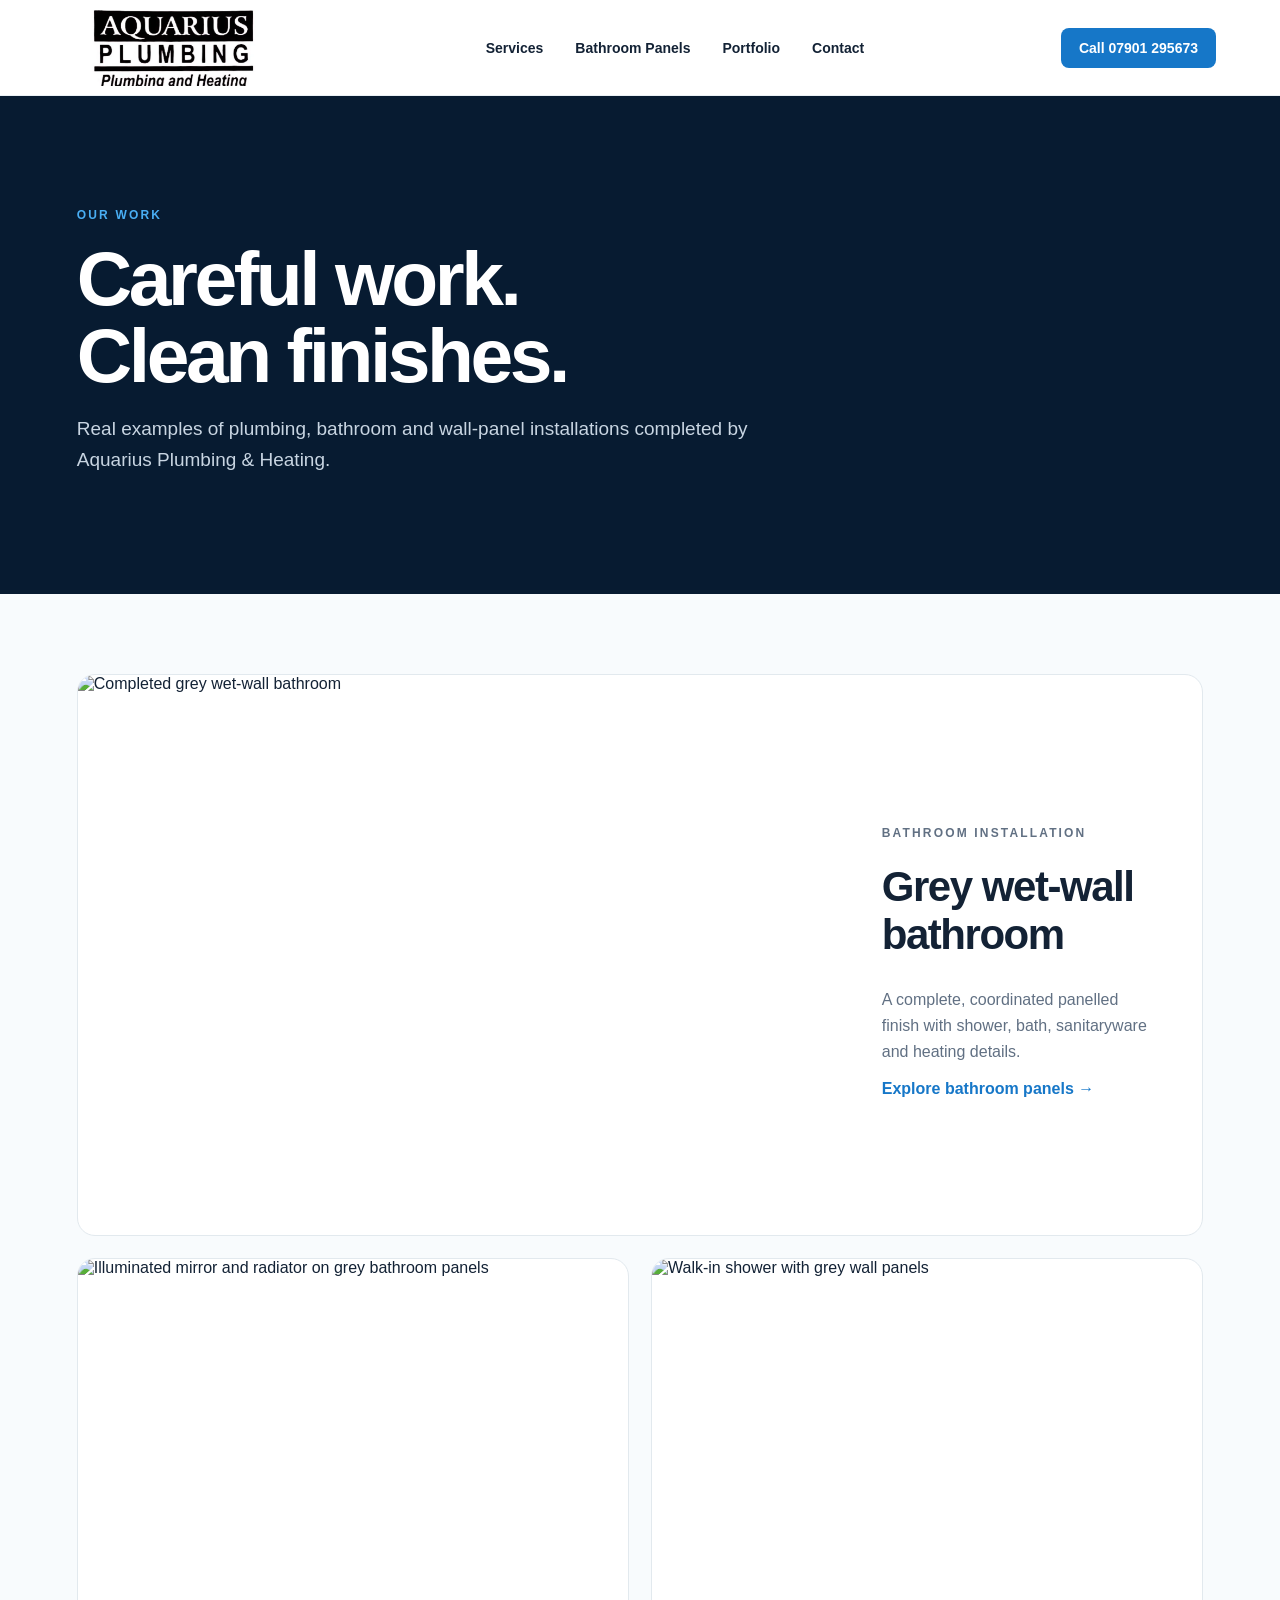
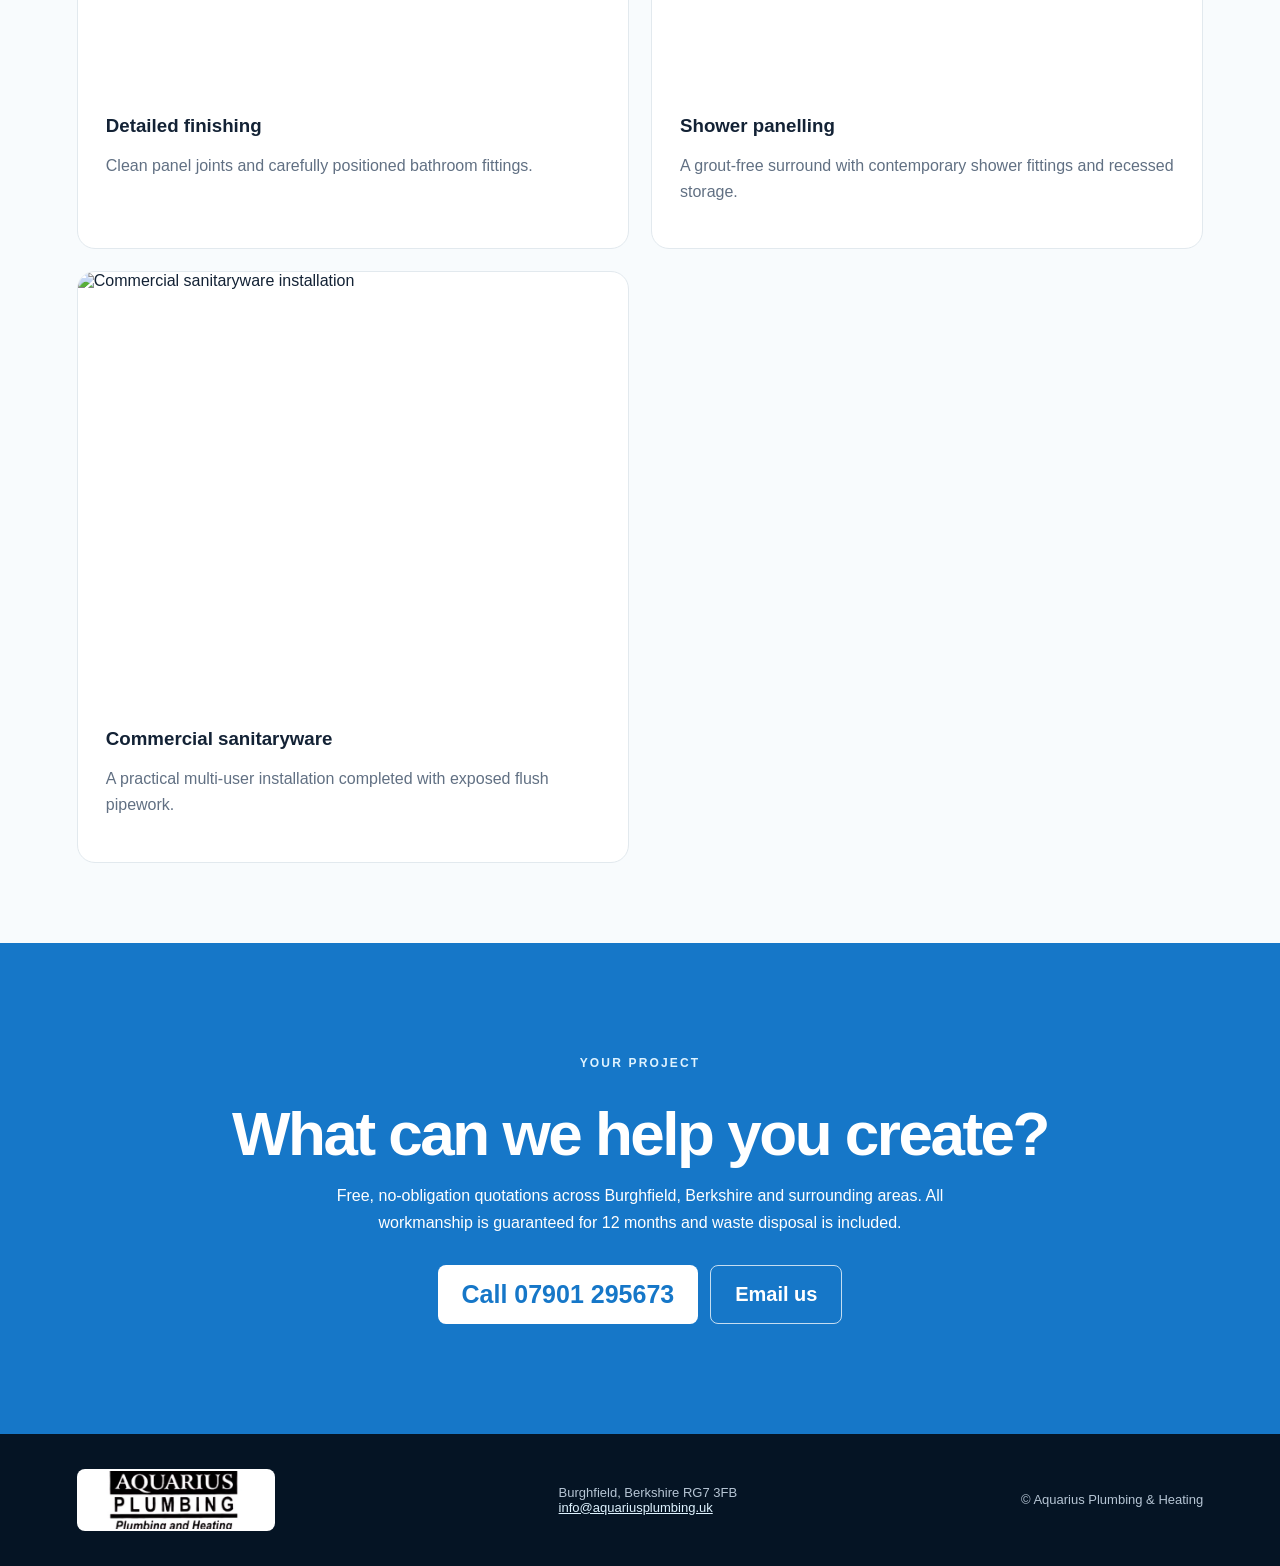
==== portfolio.html @ 41198a70 "Add bathroom panels and project portfolio" ====
<!doctype html>
<html lang="en">
<head>
  <meta charset="utf-8"><meta name="viewport" content="width=device-width,initial-scale=1">
  <title>Our Work | Aquarius Plumbing & Heating</title>
  <meta name="description" content="View completed bathroom, wet-wall panel and plumbing installations by Aquarius Plumbing & Heating in Berkshire.">
  <meta name="theme-color" content="#071b31"><link rel="canonical" href="https://aquariusplumbing.uk/portfolio.html"><link rel="icon" href="aquarius-logo.webp" type="image/webp"><link rel="stylesheet" href="styles.css">
</head>
<body>
  <header><a class="brand" href="index.html"><img src="aquarius-logo.webp" alt="Aquarius Plumbing and Heating"></a><nav><a href="index.html#services">Services</a><a href="bathroom-panels.html">Bathroom Panels</a><a href="portfolio.html">Portfolio</a><a href="#contact">Contact</a></nav><a class="call top" href="tel:+447901295673">Call 07901 295673</a></header>
  <main>
    <section class="portfolio-hero"><p class="eyebrow">OUR WORK</p><h1>Careful work.<br>Clean finishes.</h1><p>Real examples of plumbing, bathroom and wall-panel installations completed by Aquarius Plumbing & Heating.</p></section>
    <section class="portfolio-grid"><article class="portfolio-card feature"><img src="images/wet-wall-bathroom-clean.png" alt="Completed grey wet-wall bathroom"><div><p class="eyebrow">BATHROOM INSTALLATION</p><h2>Grey wet-wall bathroom</h2><p>A complete, coordinated panelled finish with shower, bath, sanitaryware and heating details.</p><a href="bathroom-panels.html">Explore bathroom panels →</a></div></article><article class="portfolio-card"><img src="images/wet-wall-detail-original.jpeg" alt="Illuminated mirror and radiator on grey bathroom panels"><div><h3>Detailed finishing</h3><p>Clean panel joints and carefully positioned bathroom fittings.</p></div></article><article class="portfolio-card"><img src="images/wet-wall-shower-original.jpeg" alt="Walk-in shower with grey wall panels"><div><h3>Shower panelling</h3><p>A grout-free surround with contemporary shower fittings and recessed storage.</p></div></article><article class="portfolio-card"><img src="images/commercial-sanitaryware-original.jpeg" alt="Commercial sanitaryware installation"><div><h3>Commercial sanitaryware</h3><p>A practical multi-user installation completed with exposed flush pipework.</p></div></article></section>
    <section id="contact" class="contact"><p class="eyebrow">YOUR PROJECT</p><h2>What can we help you create?</h2><p>Free, no-obligation quotations across Burghfield, Berkshire and surrounding areas. All workmanship is guaranteed for 12 months and waste disposal is included.</p><div class="contact-actions"><a class="call light" href="tel:+447901295673">Call 07901 295673</a><a class="email-button" href="mailto:info@aquariusplumbing.uk?subject=Project%20enquiry">Email us</a></div></section>
  </main>
  <footer><div class="brand"><img src="aquarius-logo.webp" alt="Aquarius Plumbing and Heating"></div><p>Burghfield, Berkshire RG7 3FB<br><a href="mailto:info@aquariusplumbing.uk">info@aquariusplumbing.uk</a></p><p>© <span id="year"></span> Aquarius Plumbing & Heating</p></footer><script src="script.js"></script>
</body></html>
---- styles.css ----
:root{--navy:#071b31;--blue:#1677c8;--sky:#dff3ff;--ink:#132235;--muted:#617083;--white:#fff;--line:#d8e2ea}
*{box-sizing:border-box}
html{scroll-behavior:smooth}
body{margin:0;font-family:Inter,Arial,sans-serif;color:var(--ink);background:#f8fbfd}
header{height:96px;display:flex;align-items:center;justify-content:space-between;padding:0 max(5vw,24px);background:#fff;position:sticky;top:0;z-index:10;border-bottom:1px solid #eaf0f4}
.brand{display:flex;align-items:center;color:var(--navy);text-decoration:none}
.brand img{width:225px;height:76px;object-fit:cover;object-position:center 51%;display:block}
nav{display:flex;gap:32px}
nav a{color:var(--ink);text-decoration:none;font-weight:650;font-size:14px}
.call,.outline{display:inline-flex;align-items:center;justify-content:center;padding:15px 24px;border-radius:8px;font-weight:800;text-decoration:none}
.call{background:var(--blue);color:#fff}
.outline{border:1px solid var(--line);color:var(--ink);background:#fff}
.hero{min-height:650px;background:var(--navy);color:#fff;padding:85px max(6vw,30px);display:grid;grid-template-columns:1.2fr .8fr;gap:7vw;align-items:center;overflow:hidden}
.eyebrow{font-size:12px;font-weight:850;letter-spacing:.18em;color:#49aef3}
.hero h1{font-size:clamp(48px,6vw,82px);line-height:.98;letter-spacing:-.045em;max-width:780px;margin:20px 0}
.hero h1 em{font-style:normal;color:#68c5ff}
.lead{font-size:19px;line-height:1.65;color:#c8d5e2;max-width:650px}
.actions{display:flex;gap:12px;margin:32px 0}
.hero .outline{color:#fff;background:transparent;border-color:#516174}
.proof{display:flex;gap:24px;flex-wrap:wrap;color:#c8d5e2;font-size:13px}
.hero-art{height:420px;border:1px solid #36506b;border-radius:28px;background:radial-gradient(circle at 70% 20%,#1d6ca3,transparent 35%),linear-gradient(145deg,#102e4c,#08192a);display:flex;flex-direction:column;align-items:center;justify-content:center;position:relative}
.brand-showcase{padding:38px}
.brand-showcase img{width:min(100%,420px);aspect-ratio:2.4/1;object-fit:cover;object-position:center 51%;border-radius:14px;box-shadow:0 22px 55px rgba(0,0,0,.3);position:relative;z-index:1}
.hero-art p{color:#d6e4ee;font-weight:650;text-align:center;margin-top:28px;position:relative;z-index:1}
.pipe{position:absolute;width:180px;height:180px;border:22px solid #5fc1ff;border-left-color:transparent;border-bottom-color:transparent;border-radius:50%;top:-50px;right:-40px}
.strip{background:#e4f5ff;padding:22px 6vw;display:flex;justify-content:center;gap:40px;align-items:center;font-weight:800;color:#174164}
.strip i{width:5px;height:5px;background:#3faaf0;border-radius:50%}
.section{padding:110px max(6vw,30px)}
.section-head{display:grid;grid-template-columns:1fr 1fr;gap:60px;align-items:end}
.section h2,.about h2,.contact h2{font-size:clamp(38px,5vw,62px);letter-spacing:-.04em;line-height:1.05;margin:16px 0}
.section-head>p,.about>div>p{color:var(--muted);line-height:1.7}
.cards{display:grid;grid-template-columns:repeat(4,1fr);gap:14px;margin-top:55px}
.cards article{background:#fff;padding:30px;border:1px solid #e2e9ee;border-radius:14px;min-height:245px}
.cards span{color:var(--blue);font-weight:850}
.cards h3{font-size:21px;margin-top:45px}
.cards p{color:var(--muted);line-height:1.55}
.about{background:#fff;padding:110px max(6vw,30px);display:grid;grid-template-columns:.7fr 1.3fr;gap:8vw;align-items:center}
.number{font-size:clamp(110px,18vw,240px);font-weight:900;color:#d8f0ff;letter-spacing:-.1em}
.about ul{padding:0;list-style:none;display:grid;gap:14px}
.about li:before{content:'✓';color:var(--blue);font-weight:900;margin-right:12px}
.contact{text-align:center;padding:110px 24px;background:var(--blue);color:#fff}
.contact .eyebrow{color:#dff3ff}
.contact p{max-width:650px;margin:0 auto 28px;line-height:1.7}
.call.light{background:#fff;color:var(--blue);font-size:25px}
.contact-actions{display:flex;justify-content:center;gap:12px;flex-wrap:wrap}
.email-button{display:inline-flex;align-items:center;justify-content:center;padding:15px 24px;border:1px solid rgba(255,255,255,.75);border-radius:8px;color:#fff;font-size:20px;font-weight:800;text-decoration:none}
.contact small{display:block;margin-top:12px;opacity:.8}
.work-preview{background:#eef7fc}.preview-grid{display:grid;grid-template-columns:1.4fr .6fr;gap:18px;margin-top:45px}.preview-grid a{position:relative;overflow:hidden;border-radius:18px;min-height:370px;background:#071b31;color:#fff}.preview-grid img{width:100%;height:100%;object-fit:cover;display:block;transition:transform .3s}.preview-grid a:hover img{transform:scale(1.025)}.preview-grid span{position:absolute;left:18px;right:18px;bottom:18px;padding:18px 20px;border-radius:10px;background:rgba(7,27,49,.88);font-weight:800}
.page-hero{min-height:610px;background:var(--navy);color:#fff;padding:70px max(6vw,30px);display:grid;grid-template-columns:1fr 1fr;gap:6vw;align-items:center}.page-hero h1,.portfolio-hero h1{font-size:clamp(48px,6vw,78px);line-height:1;letter-spacing:-.045em;margin:18px 0}.page-hero>div>p:not(.eyebrow),.portfolio-hero>p:not(.eyebrow){font-size:19px;line-height:1.65;color:#c8d5e2;max-width:680px}.page-hero>img{width:100%;height:450px;object-fit:cover;border-radius:22px}.page-hero .outline{color:#fff;background:transparent;border-color:#516174}
.project-feature{padding:110px max(6vw,30px);display:grid;grid-template-columns:.65fr 1.35fr;gap:6vw;align-items:start;background:#fff}.project-copy{position:sticky;top:130px}.project-copy h2{font-size:clamp(38px,5vw,58px);letter-spacing:-.04em;margin:15px 0}.project-copy p,.project-copy li{color:var(--muted);line-height:1.65}.project-copy ul{padding-left:20px}.project-gallery{display:grid;grid-template-columns:1fr 1fr;gap:15px}.project-gallery img{width:100%;height:420px;object-fit:cover;border-radius:15px}.project-gallery img:first-child{grid-column:1/-1;height:540px}.coverage{text-align:center;padding:90px 24px;background:#e4f5ff}.coverage h2{font-size:clamp(36px,5vw,58px);margin:12px 0}.coverage p:last-child{max-width:780px;margin:auto;color:var(--muted);line-height:1.7}
.portfolio-hero{padding:100px max(6vw,30px);background:var(--navy);color:#fff}.portfolio-grid{padding:80px max(6vw,30px);display:grid;grid-template-columns:1fr 1fr;gap:22px}.portfolio-card{background:#fff;border:1px solid #e2e9ee;border-radius:18px;overflow:hidden}.portfolio-card img{width:100%;height:420px;object-fit:cover;display:block}.portfolio-card>div{padding:28px}.portfolio-card h2,.portfolio-card h3{margin:8px 0 12px}.portfolio-card p{color:var(--muted);line-height:1.6}.portfolio-card a{color:var(--blue);font-weight:800;text-decoration:none}.portfolio-card.feature{grid-column:1/-1;display:grid;grid-template-columns:1.35fr .65fr}.portfolio-card.feature img{height:560px}.portfolio-card.feature>div{display:flex;flex-direction:column;justify-content:center;padding:45px}.portfolio-card.feature h2{font-size:42px;letter-spacing:-.035em}
footer{background:#051424;color:#b6c5d4;padding:35px max(6vw,30px);display:flex;align-items:center;justify-content:space-between;font-size:13px}
footer a{color:#dff3ff}
footer .brand{background:#fff;border-radius:8px;padding:2px 9px}
footer .brand img{width:180px;height:58px}
.top{padding:12px 18px;font-size:14px}
@media(max-width:800px){header{height:78px}nav{display:none}.top{font-size:0;padding:11px 14px}.top:after{content:'Call now';font-size:14px}.brand img{width:170px;height:58px}.hero,.page-hero{grid-template-columns:1fr;padding-top:65px}.hero-art{height:300px}.page-hero>img{height:390px}.proof{display:grid;gap:10px}.strip{gap:12px;font-size:11px;padding-inline:16px}.section-head,.about{grid-template-columns:1fr}.cards{grid-template-columns:1fr 1fr}.about{gap:15px}.number{font-size:120px}.preview-grid{grid-template-columns:1fr}.project-feature{grid-template-columns:1fr}.project-copy{position:static}.portfolio-card.feature{display:block}.portfolio-card.feature img{height:430px}footer{flex-direction:column;gap:20px;text-align:center}}
@media(max-width:520px){header{padding-inline:16px}.brand img{width:145px;height:50px}.hero h1{font-size:48px}.page-hero h1,.portfolio-hero h1{font-size:46px}.actions{flex-direction:column}.cards,.portfolio-grid,.project-gallery{grid-template-columns:1fr}.section,.about,.contact,.project-feature{padding-top:75px;padding-bottom:75px}.brand-showcase{padding:24px}.page-hero>img{height:310px}.project-gallery img,.project-gallery img:first-child,.portfolio-card img,.portfolio-card.feature img{grid-column:auto;height:360px}.portfolio-grid{padding:55px 20px}.portfolio-card.feature>div{padding:28px}.portfolio-card.feature h2{font-size:32px}}
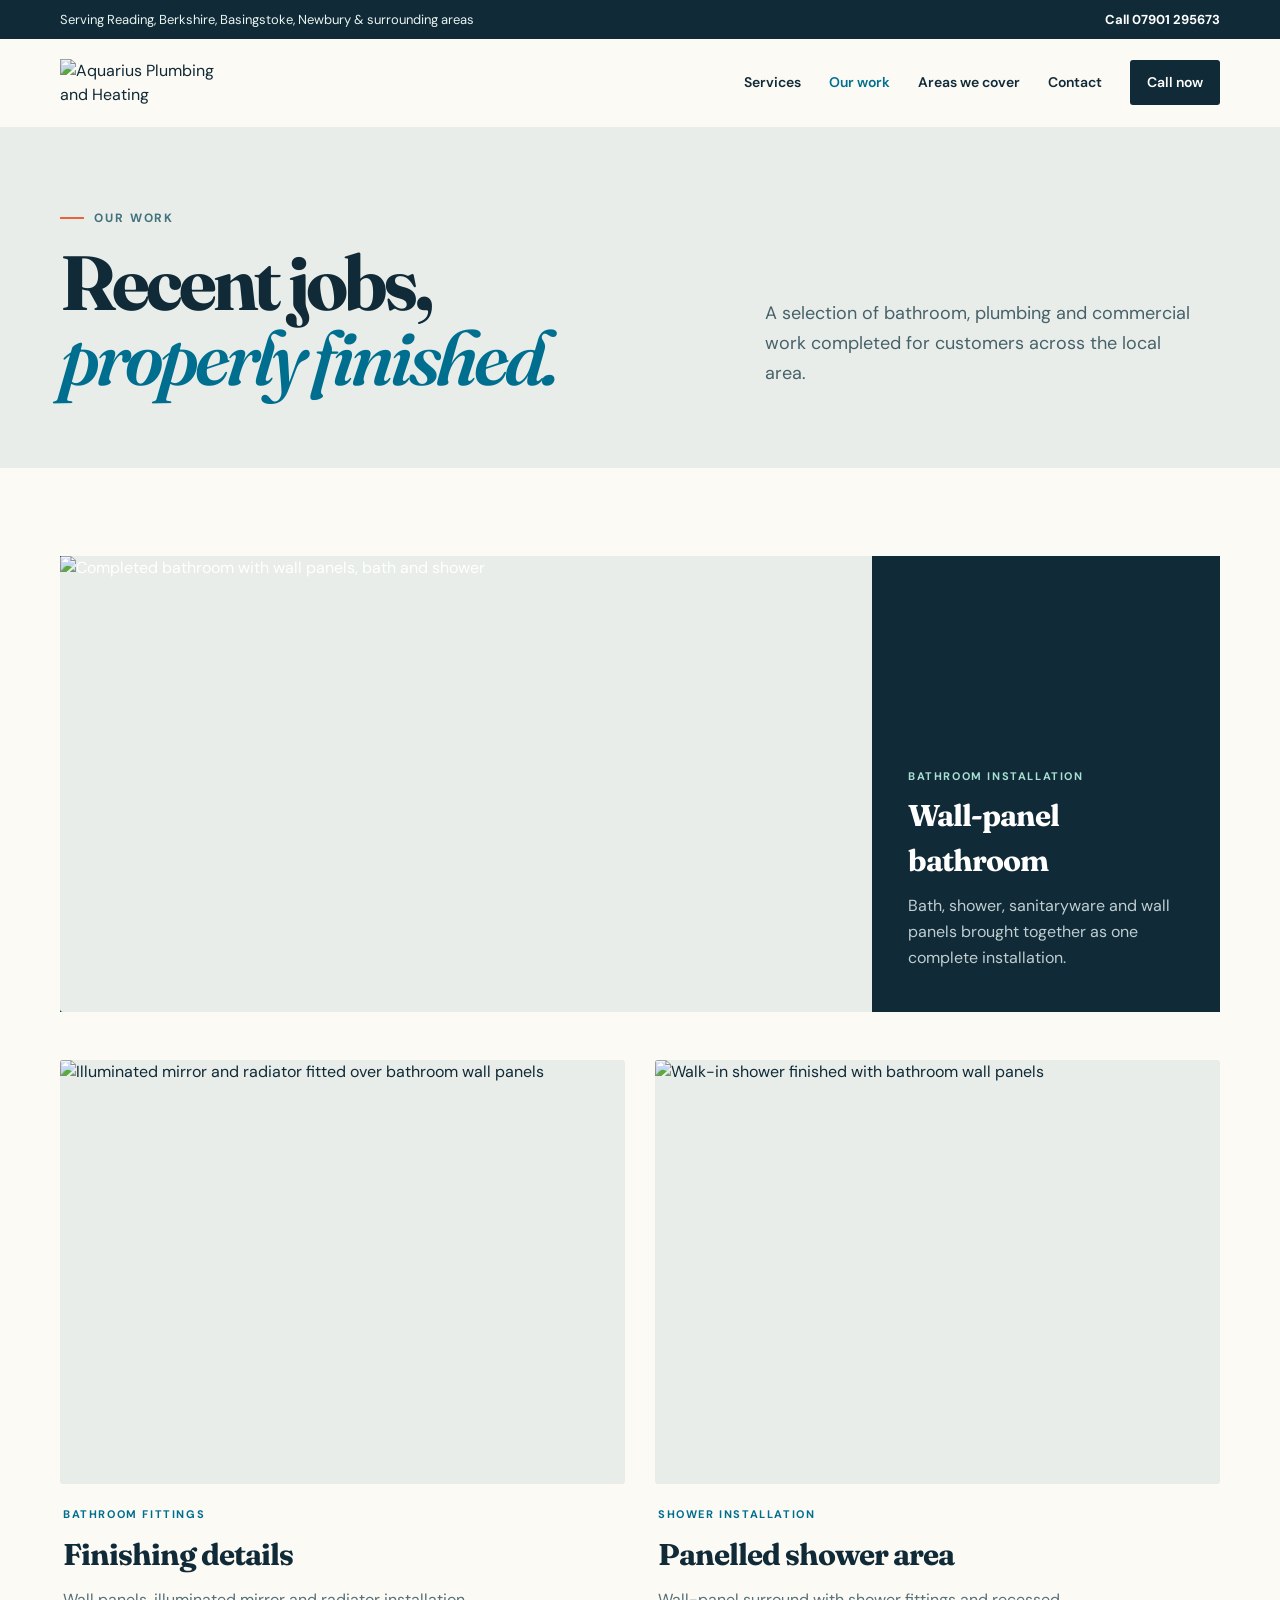
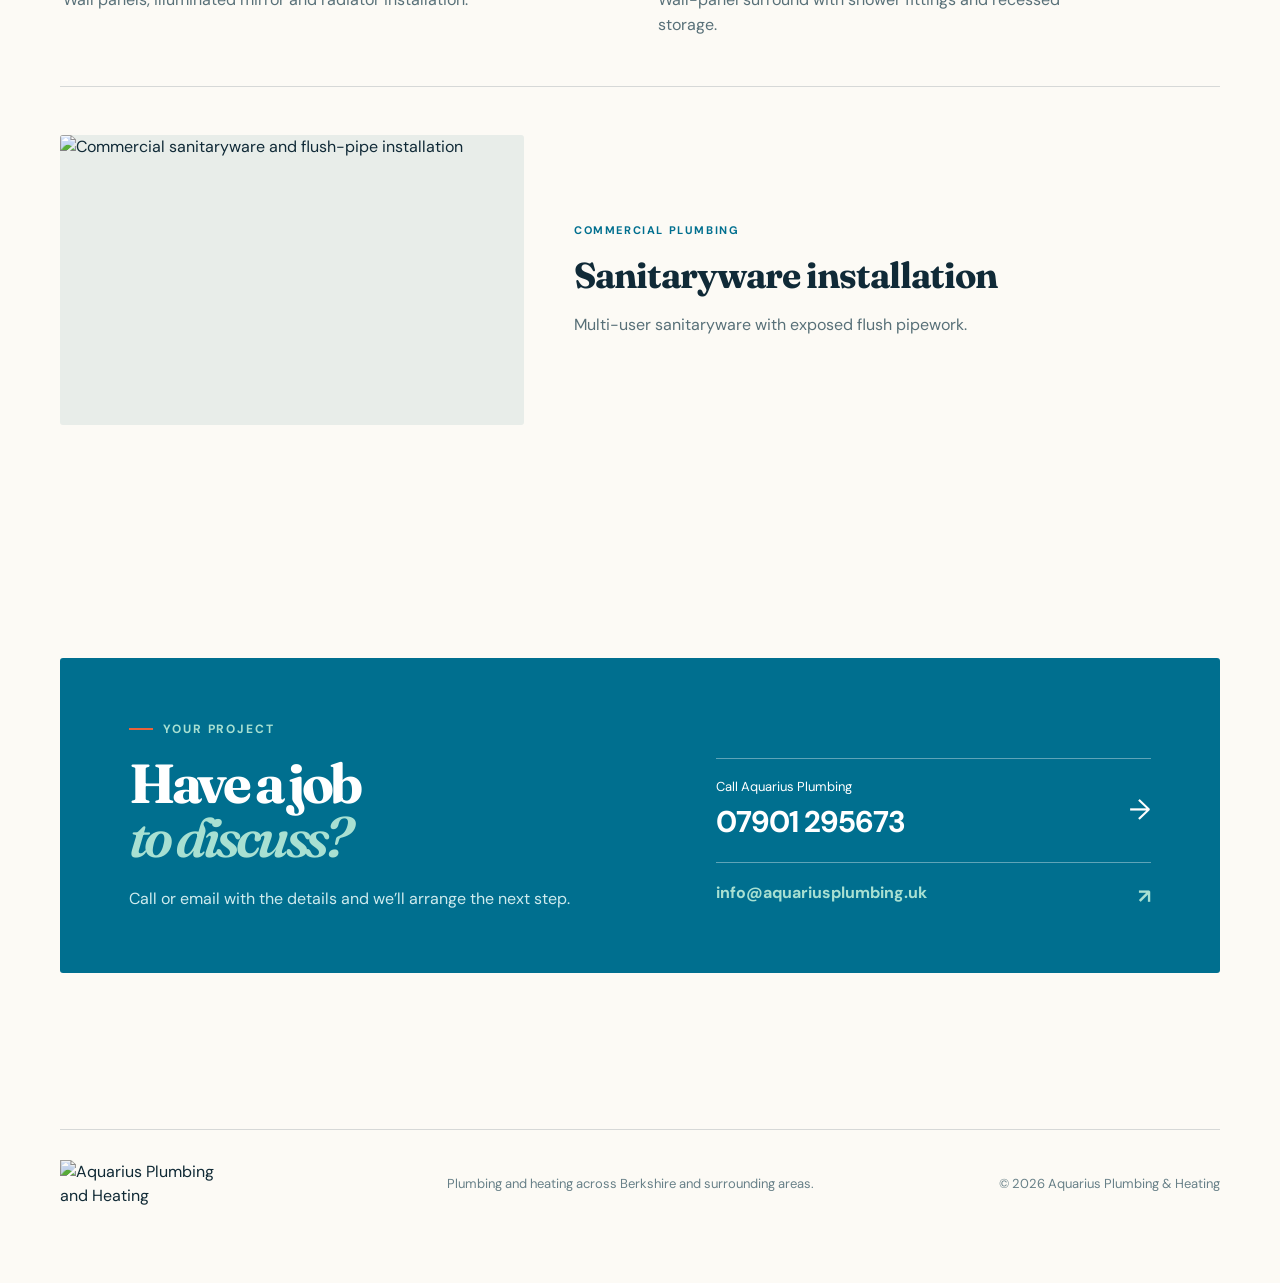
==== commit 8eba6ffc: "Publish redesigned website and portfolio" ====
--- a/portfolio.html
+++ b/portfolio.html
@@ -1,17 +1,45 @@
 <!doctype html>
-<html lang="en">
-<head>
-  <meta charset="utf-8"><meta name="viewport" content="width=device-width,initial-scale=1">
-  <title>Our Work | Aquarius Plumbing & Heating</title>
-  <meta name="description" content="View completed bathroom, wet-wall panel and plumbing installations by Aquarius Plumbing & Heating in Berkshire.">
-  <meta name="theme-color" content="#071b31"><link rel="canonical" href="https://aquariusplumbing.uk/portfolio.html"><link rel="icon" href="aquarius-logo.webp" type="image/webp"><link rel="stylesheet" href="styles.css">
-</head>
-<body>
-  <header><a class="brand" href="index.html"><img src="aquarius-logo.webp" alt="Aquarius Plumbing and Heating"></a><nav><a href="index.html#services">Services</a><a href="bathroom-panels.html">Bathroom Panels</a><a href="portfolio.html">Portfolio</a><a href="#contact">Contact</a></nav><a class="call top" href="tel:+447901295673">Call 07901 295673</a></header>
-  <main>
-    <section class="portfolio-hero"><p class="eyebrow">OUR WORK</p><h1>Careful work.<br>Clean finishes.</h1><p>Real examples of plumbing, bathroom and wall-panel installations completed by Aquarius Plumbing & Heating.</p></section>
-    <section class="portfolio-grid"><article class="portfolio-card feature"><img src="images/wet-wall-bathroom-clean.png" alt="Completed grey wet-wall bathroom"><div><p class="eyebrow">BATHROOM INSTALLATION</p><h2>Grey wet-wall bathroom</h2><p>A complete, coordinated panelled finish with shower, bath, sanitaryware and heating details.</p><a href="bathroom-panels.html">Explore bathroom panels →</a></div></article><article class="portfolio-card"><img src="images/wet-wall-detail-original.jpeg" alt="Illuminated mirror and radiator on grey bathroom panels"><div><h3>Detailed finishing</h3><p>Clean panel joints and carefully positioned bathroom fittings.</p></div></article><article class="portfolio-card"><img src="images/wet-wall-shower-original.jpeg" alt="Walk-in shower with grey wall panels"><div><h3>Shower panelling</h3><p>A grout-free surround with contemporary shower fittings and recessed storage.</p></div></article><article class="portfolio-card"><img src="images/commercial-sanitaryware-original.jpeg" alt="Commercial sanitaryware installation"><div><h3>Commercial sanitaryware</h3><p>A practical multi-user installation completed with exposed flush pipework.</p></div></article></section>
-    <section id="contact" class="contact"><p class="eyebrow">YOUR PROJECT</p><h2>What can we help you create?</h2><p>Free, no-obligation quotations across Burghfield, Berkshire and surrounding areas. All workmanship is guaranteed for 12 months and waste disposal is included.</p><div class="contact-actions"><a class="call light" href="tel:+447901295673">Call 07901 295673</a><a class="email-button" href="mailto:info@aquariusplumbing.uk?subject=Project%20enquiry">Email us</a></div></section>
-  </main>
-  <footer><div class="brand"><img src="aquarius-logo.webp" alt="Aquarius Plumbing and Heating"></div><p>Burghfield, Berkshire RG7 3FB<br><a href="mailto:info@aquariusplumbing.uk">info@aquariusplumbing.uk</a></p><p>© <span id="year"></span> Aquarius Plumbing & Heating</p></footer><script src="script.js"></script>
-</body></html>
+<html lang="en-GB">
+  <head>
+    <meta charset="UTF-8" />
+    <meta name="viewport" content="width=device-width, initial-scale=1.0" />
+    <meta name="description" content="Recent bathroom, plumbing and commercial work completed by Aquarius Plumbing & Heating across Berkshire." />
+    <title>Our Work | Aquarius Plumbing &amp; Heating</title>
+    <link rel="preconnect" href="https://fonts.googleapis.com" />
+    <link rel="preconnect" href="https://fonts.gstatic.com" crossorigin />
+    <link href="https://fonts.googleapis.com/css2?family=DM+Sans:wght@400;500;600;700&family=Fraunces:opsz,wght@9..144,600;9..144,700&display=swap" rel="stylesheet" />
+    <link rel="stylesheet" href="styles.css" />
+    <link rel="stylesheet" href="branding.css" />
+    <link rel="stylesheet" href="portfolio.css" />
+  </head>
+  <body>
+    <div class="topbar"><div class="shell"><span>Serving Reading, Berkshire, Basingstoke, Newbury &amp; surrounding areas</span><a href="tel:07901295673">Call 07901 295673</a></div></div>
+    <header class="site-header">
+      <div class="shell nav-wrap">
+        <a class="brand" href="index.html" aria-label="Aquarius Plumbing and Heating home"><img src="assets/aquarius-plumbing-logo.png" alt="Aquarius Plumbing and Heating" /></a>
+        <button class="menu-toggle" aria-expanded="false" aria-controls="main-nav"><span></span><span></span><span></span><span class="sr-only">Open menu</span></button>
+        <nav id="main-nav"><a href="index.html#services">Services</a><a href="portfolio.html" aria-current="page">Our work</a><a href="index.html#areas">Areas we cover</a><a href="#contact">Contact</a><a class="nav-call" href="tel:07901295673">Call now</a></nav>
+      </div>
+    </header>
+    <main>
+      <section class="portfolio-intro">
+        <div class="shell portfolio-heading">
+          <p class="eyebrow"><span></span> Our work</p>
+          <h1>Recent jobs,<br /><em>properly finished.</em></h1>
+          <p>A selection of bathroom, plumbing and commercial work completed for customers across the local area.</p>
+        </div>
+      </section>
+      <section class="portfolio-work">
+        <div class="shell project-grid">
+          <article class="project project-feature"><img src="assets/portfolio-bathroom.png" alt="Completed bathroom with wall panels, bath and shower" /><div><span>Bathroom installation</span><h2>Wall-panel bathroom</h2><p>Bath, shower, sanitaryware and wall panels brought together as one complete installation.</p></div></article>
+          <article class="project"><img src="assets/portfolio-detail.png" alt="Illuminated mirror and radiator fitted over bathroom wall panels" /><div><span>Bathroom fittings</span><h2>Finishing details</h2><p>Wall panels, illuminated mirror and radiator installation.</p></div></article>
+          <article class="project"><img src="assets/portfolio-shower.png" alt="Walk-in shower finished with bathroom wall panels" /><div><span>Shower installation</span><h2>Panelled shower area</h2><p>Wall-panel surround with shower fittings and recessed storage.</p></div></article>
+          <article class="project project-wide"><img src="assets/portfolio-commercial.png" alt="Commercial sanitaryware and flush-pipe installation" /><div><span>Commercial plumbing</span><h2>Sanitaryware installation</h2><p>Multi-user sanitaryware with exposed flush pipework.</p></div></article>
+        </div>
+      </section>
+      <section class="contact section" id="contact"><div class="shell contact-card"><div><p class="eyebrow light"><span></span> Your project</p><h2>Have a job<br /><em>to discuss?</em></h2><p>Call or email with the details and we’ll arrange the next step.</p></div><div class="contact-actions"><a class="contact-phone" href="tel:07901295673"><small>Call Aquarius Plumbing</small><strong>07901 295673</strong><span>→</span></a><a class="contact-email" href="mailto:info@aquariusplumbing.uk?subject=Project%20enquiry">info@aquariusplumbing.uk <span>↗</span></a></div></div></section>
+    </main>
+    <footer><div class="shell footer-grid"><a class="brand footer-brand" href="index.html"><img src="assets/aquarius-plumbing-logo.png" alt="Aquarius Plumbing and Heating" /></a><p>Plumbing and heating across Berkshire and surrounding areas.</p><p>© <span id="year"></span> Aquarius Plumbing &amp; Heating</p></div></footer>
+    <a class="mobile-call" href="tel:07901295673">Call now <strong>07901 295673</strong></a><script src="script.js"></script>
+  </body>
+</html>
--- a/styles.css
+++ b/styles.css
@@ -1,58 +1 @@
-:root{--navy:#071b31;--blue:#1677c8;--sky:#dff3ff;--ink:#132235;--muted:#617083;--white:#fff;--line:#d8e2ea}
-*{box-sizing:border-box}
-html{scroll-behavior:smooth}
-body{margin:0;font-family:Inter,Arial,sans-serif;color:var(--ink);background:#f8fbfd}
-header{height:96px;display:flex;align-items:center;justify-content:space-between;padding:0 max(5vw,24px);background:#fff;position:sticky;top:0;z-index:10;border-bottom:1px solid #eaf0f4}
-.brand{display:flex;align-items:center;color:var(--navy);text-decoration:none}
-.brand img{width:225px;height:76px;object-fit:cover;object-position:center 51%;display:block}
-nav{display:flex;gap:32px}
-nav a{color:var(--ink);text-decoration:none;font-weight:650;font-size:14px}
-.call,.outline{display:inline-flex;align-items:center;justify-content:center;padding:15px 24px;border-radius:8px;font-weight:800;text-decoration:none}
-.call{background:var(--blue);color:#fff}
-.outline{border:1px solid var(--line);color:var(--ink);background:#fff}
-.hero{min-height:650px;background:var(--navy);color:#fff;padding:85px max(6vw,30px);display:grid;grid-template-columns:1.2fr .8fr;gap:7vw;align-items:center;overflow:hidden}
-.eyebrow{font-size:12px;font-weight:850;letter-spacing:.18em;color:#49aef3}
-.hero h1{font-size:clamp(48px,6vw,82px);line-height:.98;letter-spacing:-.045em;max-width:780px;margin:20px 0}
-.hero h1 em{font-style:normal;color:#68c5ff}
-.lead{font-size:19px;line-height:1.65;color:#c8d5e2;max-width:650px}
-.actions{display:flex;gap:12px;margin:32px 0}
-.hero .outline{color:#fff;background:transparent;border-color:#516174}
-.proof{display:flex;gap:24px;flex-wrap:wrap;color:#c8d5e2;font-size:13px}
-.hero-art{height:420px;border:1px solid #36506b;border-radius:28px;background:radial-gradient(circle at 70% 20%,#1d6ca3,transparent 35%),linear-gradient(145deg,#102e4c,#08192a);display:flex;flex-direction:column;align-items:center;justify-content:center;position:relative}
-.brand-showcase{padding:38px}
-.brand-showcase img{width:min(100%,420px);aspect-ratio:2.4/1;object-fit:cover;object-position:center 51%;border-radius:14px;box-shadow:0 22px 55px rgba(0,0,0,.3);position:relative;z-index:1}
-.hero-art p{color:#d6e4ee;font-weight:650;text-align:center;margin-top:28px;position:relative;z-index:1}
-.pipe{position:absolute;width:180px;height:180px;border:22px solid #5fc1ff;border-left-color:transparent;border-bottom-color:transparent;border-radius:50%;top:-50px;right:-40px}
-.strip{background:#e4f5ff;padding:22px 6vw;display:flex;justify-content:center;gap:40px;align-items:center;font-weight:800;color:#174164}
-.strip i{width:5px;height:5px;background:#3faaf0;border-radius:50%}
-.section{padding:110px max(6vw,30px)}
-.section-head{display:grid;grid-template-columns:1fr 1fr;gap:60px;align-items:end}
-.section h2,.about h2,.contact h2{font-size:clamp(38px,5vw,62px);letter-spacing:-.04em;line-height:1.05;margin:16px 0}
-.section-head>p,.about>div>p{color:var(--muted);line-height:1.7}
-.cards{display:grid;grid-template-columns:repeat(4,1fr);gap:14px;margin-top:55px}
-.cards article{background:#fff;padding:30px;border:1px solid #e2e9ee;border-radius:14px;min-height:245px}
-.cards span{color:var(--blue);font-weight:850}
-.cards h3{font-size:21px;margin-top:45px}
-.cards p{color:var(--muted);line-height:1.55}
-.about{background:#fff;padding:110px max(6vw,30px);display:grid;grid-template-columns:.7fr 1.3fr;gap:8vw;align-items:center}
-.number{font-size:clamp(110px,18vw,240px);font-weight:900;color:#d8f0ff;letter-spacing:-.1em}
-.about ul{padding:0;list-style:none;display:grid;gap:14px}
-.about li:before{content:'✓';color:var(--blue);font-weight:900;margin-right:12px}
-.contact{text-align:center;padding:110px 24px;background:var(--blue);color:#fff}
-.contact .eyebrow{color:#dff3ff}
-.contact p{max-width:650px;margin:0 auto 28px;line-height:1.7}
-.call.light{background:#fff;color:var(--blue);font-size:25px}
-.contact-actions{display:flex;justify-content:center;gap:12px;flex-wrap:wrap}
-.email-button{display:inline-flex;align-items:center;justify-content:center;padding:15px 24px;border:1px solid rgba(255,255,255,.75);border-radius:8px;color:#fff;font-size:20px;font-weight:800;text-decoration:none}
-.contact small{display:block;margin-top:12px;opacity:.8}
-.work-preview{background:#eef7fc}.preview-grid{display:grid;grid-template-columns:1.4fr .6fr;gap:18px;margin-top:45px}.preview-grid a{position:relative;overflow:hidden;border-radius:18px;min-height:370px;background:#071b31;color:#fff}.preview-grid img{width:100%;height:100%;object-fit:cover;display:block;transition:transform .3s}.preview-grid a:hover img{transform:scale(1.025)}.preview-grid span{position:absolute;left:18px;right:18px;bottom:18px;padding:18px 20px;border-radius:10px;background:rgba(7,27,49,.88);font-weight:800}
-.page-hero{min-height:610px;background:var(--navy);color:#fff;padding:70px max(6vw,30px);display:grid;grid-template-columns:1fr 1fr;gap:6vw;align-items:center}.page-hero h1,.portfolio-hero h1{font-size:clamp(48px,6vw,78px);line-height:1;letter-spacing:-.045em;margin:18px 0}.page-hero>div>p:not(.eyebrow),.portfolio-hero>p:not(.eyebrow){font-size:19px;line-height:1.65;color:#c8d5e2;max-width:680px}.page-hero>img{width:100%;height:450px;object-fit:cover;border-radius:22px}.page-hero .outline{color:#fff;background:transparent;border-color:#516174}
-.project-feature{padding:110px max(6vw,30px);display:grid;grid-template-columns:.65fr 1.35fr;gap:6vw;align-items:start;background:#fff}.project-copy{position:sticky;top:130px}.project-copy h2{font-size:clamp(38px,5vw,58px);letter-spacing:-.04em;margin:15px 0}.project-copy p,.project-copy li{color:var(--muted);line-height:1.65}.project-copy ul{padding-left:20px}.project-gallery{display:grid;grid-template-columns:1fr 1fr;gap:15px}.project-gallery img{width:100%;height:420px;object-fit:cover;border-radius:15px}.project-gallery img:first-child{grid-column:1/-1;height:540px}.coverage{text-align:center;padding:90px 24px;background:#e4f5ff}.coverage h2{font-size:clamp(36px,5vw,58px);margin:12px 0}.coverage p:last-child{max-width:780px;margin:auto;color:var(--muted);line-height:1.7}
-.portfolio-hero{padding:100px max(6vw,30px);background:var(--navy);color:#fff}.portfolio-grid{padding:80px max(6vw,30px);display:grid;grid-template-columns:1fr 1fr;gap:22px}.portfolio-card{background:#fff;border:1px solid #e2e9ee;border-radius:18px;overflow:hidden}.portfolio-card img{width:100%;height:420px;object-fit:cover;display:block}.portfolio-card>div{padding:28px}.portfolio-card h2,.portfolio-card h3{margin:8px 0 12px}.portfolio-card p{color:var(--muted);line-height:1.6}.portfolio-card a{color:var(--blue);font-weight:800;text-decoration:none}.portfolio-card.feature{grid-column:1/-1;display:grid;grid-template-columns:1.35fr .65fr}.portfolio-card.feature img{height:560px}.portfolio-card.feature>div{display:flex;flex-direction:column;justify-content:center;padding:45px}.portfolio-card.feature h2{font-size:42px;letter-spacing:-.035em}
-footer{background:#051424;color:#b6c5d4;padding:35px max(6vw,30px);display:flex;align-items:center;justify-content:space-between;font-size:13px}
-footer a{color:#dff3ff}
-footer .brand{background:#fff;border-radius:8px;padding:2px 9px}
-footer .brand img{width:180px;height:58px}
-.top{padding:12px 18px;font-size:14px}
-@media(max-width:800px){header{height:78px}nav{display:none}.top{font-size:0;padding:11px 14px}.top:after{content:'Call now';font-size:14px}.brand img{width:170px;height:58px}.hero,.page-hero{grid-template-columns:1fr;padding-top:65px}.hero-art{height:300px}.page-hero>img{height:390px}.proof{display:grid;gap:10px}.strip{gap:12px;font-size:11px;padding-inline:16px}.section-head,.about{grid-template-columns:1fr}.cards{grid-template-columns:1fr 1fr}.about{gap:15px}.number{font-size:120px}.preview-grid{grid-template-columns:1fr}.project-feature{grid-template-columns:1fr}.project-copy{position:static}.portfolio-card.feature{display:block}.portfolio-card.feature img{height:430px}footer{flex-direction:column;gap:20px;text-align:center}}
-@media(max-width:520px){header{padding-inline:16px}.brand img{width:145px;height:50px}.hero h1{font-size:48px}.page-hero h1,.portfolio-hero h1{font-size:46px}.actions{flex-direction:column}.cards,.portfolio-grid,.project-gallery{grid-template-columns:1fr}.section,.about,.contact,.project-feature{padding-top:75px;padding-bottom:75px}.brand-showcase{padding:24px}.page-hero>img{height:310px}.project-gallery img,.project-gallery img:first-child,.portfolio-card img,.portfolio-card.feature img{grid-column:auto;height:360px}.portfolio-grid{padding:55px 20px}.portfolio-card.feature>div{padding:28px}.portfolio-card.feature h2{font-size:32px}}
+:root{--ink:#102a37;--navy:#0b3545;--blue:#006f8f;--aqua:#a8e0d2;--sand:#f4f0e8;--cream:#fcfaf5;--line:rgba(16,42,55,.16);--orange:#e9623a}*{box-sizing:border-box}html{scroll-behavior:smooth}body{margin:0;background:var(--cream);color:var(--ink);font-family:"DM Sans",Arial,sans-serif;font-size:16px;line-height:1.5}.shell{width:min(1160px,calc(100% - 48px));margin:auto}.topbar{background:var(--ink);color:#e8f4f0;font-size:13px}.topbar .shell{min-height:39px;display:flex;align-items:center;justify-content:space-between;gap:15px}.topbar a{color:#fff;font-weight:700;text-decoration:none}.site-header{height:88px;display:flex;align-items:center;background:var(--cream);position:sticky;top:0;z-index:5;border-bottom:1px solid transparent}.nav-wrap{display:flex;align-items:center;justify-content:space-between}.brand{display:flex;align-items:center;gap:10px;text-decoration:none;color:var(--ink)}.brand-mark{display:grid;place-items:center;width:43px;height:43px;color:white;background:var(--blue);border-radius:50%;font-family:Fraunces,serif;font-size:25px;font-style:italic}.brand strong,.brand small{display:block;line-height:1.03}.brand strong{font-size:20px;letter-spacing:-.8px}.brand small{text-transform:uppercase;font-size:9px;letter-spacing:2.2px;margin-top:4px;color:#51717c}nav{display:flex;align-items:center;gap:28px}nav a{color:var(--ink);text-decoration:none;font-weight:600;font-size:14px}.nav-call{background:var(--ink);color:white;padding:12px 17px;border-radius:3px}.menu-toggle{display:none}.hero{padding:75px 0 62px;overflow:hidden}.hero-grid{display:grid;grid-template-columns:1.03fr .97fr;align-items:center;gap:66px}.eyebrow{font-size:12px;font-weight:700;letter-spacing:1.9px;text-transform:uppercase;margin:0 0 18px;color:#42717d;display:flex;align-items:center;gap:10px}.eyebrow span{width:24px;height:2px;background:var(--orange);display:inline-block}.hero h1,.section h2{font-family:Fraunces,Georgia,serif;font-size:clamp(45px,5vw,70px);line-height:.99;letter-spacing:-3.8px;margin:0;color:var(--ink);font-weight:700}.hero h1 em,.section h2 em{font-weight:600;color:var(--blue)}.hero-intro{font-size:18px;line-height:1.65;color:#47616a;max-width:540px;margin:26px 0}.hero-actions{display:flex;gap:13px;flex-wrap:wrap}.button{font-size:15px;font-weight:700;text-decoration:none;padding:15px 19px;display:inline-flex;gap:22px;align-items:center;border-radius:3px}.button-primary{background:var(--orange);color:#fff}.button-plain{color:var(--ink);border:1px solid #c6d0cf}.button b{font-size:20px;line-height:10px}.trust-row{display:flex;gap:28px;margin-top:44px}.trust-row div{border-left:2px solid var(--aqua);padding-left:11px}.trust-row strong,.trust-row span{display:block}.trust-row strong{font-size:14px}.trust-row span{font-size:12px;color:#6c8389}.hero-visual{position:relative;min-height:485px}.hero-photo,.why-image{background:linear-gradient(115deg,rgba(8,37,48,.05),rgba(8,37,48,.42)),url('https://images.unsplash.com/photo-1600566753190-17f0baa2a6c3?auto=format&fit=crop&w=1000&q=85') center/cover;border-radius:3px}.hero-photo{position:absolute;inset:0 0 20px 52px}.photo-card{position:absolute;bottom:0;left:0;background:#f9e4d5;width:220px;padding:22px 23px;border-radius:3px}.photo-card .drop{font-size:34px;color:var(--orange);line-height:1}.photo-card p{font-size:13px;margin:6px 0 2px}.photo-card strong{font-family:Fraunces,serif;font-size:19px;line-height:1.1}.roundel{position:absolute;top:29px;right:-29px;width:112px;height:112px;border-radius:50%;background:var(--aqua);display:grid;place-items:center;text-align:center;font-weight:700;font-size:13px;line-height:1.25;transform:rotate(12deg)}.quick-contact{background:var(--aqua);padding:19px 0}.quick-grid{display:grid;grid-template-columns:1.1fr .85fr 1fr;align-items:center;gap:22px}.quick-grid p{font-weight:700;margin:0}.quick-grid a{color:var(--ink);font-weight:700;text-decoration:none;border-left:1px solid rgba(16,42,55,.26);padding-left:22px}.quick-grid a span{float:right;font-size:21px}.pulse{width:9px;height:9px;border-radius:50%;background:var(--orange);display:inline-block;margin-right:8px}.section{padding:115px 0}.section-head{display:flex;justify-content:space-between;gap:60px;align-items:end;margin-bottom:51px}.section-head>p{max-width:350px;color:#506a72;font-size:17px;margin:0 0 5px}.service-grid{display:grid;grid-template-columns:repeat(3,1fr);border-top:1px solid var(--line)}.service-grid article{padding:26px 32px 17px 0;min-height:270px;border-bottom:1px solid var(--line)}.service-grid article+article{border-left:1px solid var(--line);padding-left:32px}.service-icon{color:var(--blue);font-size:12px;font-weight:700;margin-bottom:51px}.service-grid h3{font-family:Fraunces,serif;font-size:26px;margin:0 0 11px;letter-spacing:-.8px}.service-grid p{font-size:15px;line-height:1.6;color:#587078;max-width:280px;margin:0 0 21px}.service-grid a,.text-link{font-size:14px;font-weight:700;color:var(--blue);text-decoration:none}.service-grid a span,.text-link span{margin-left:6px;font-size:18px}.why{background:var(--ink);color:white}.why-grid{display:grid;grid-template-columns:1fr 1fr;gap:93px;align-items:center}.why-image{height:521px;position:relative;background-image:linear-gradient(0deg,rgba(3,25,32,.55),transparent),url('https://images.unsplash.com/photo-1581244277943-fe4a9c777189?auto=format&fit=crop&w=1000&q=85')}.image-overlay{position:absolute;bottom:25px;left:27px}.image-overlay p{font-size:13px;margin:0}.image-overlay strong{font-family:Fraunces,serif;font-size:25px;display:block}.why .eyebrow{color:var(--aqua)}.why h2{color:#fff;font-size:clamp(42px,4.4vw,61px)}.why h2 em{color:var(--aqua)}.why-copy>p:not(.eyebrow){color:#bfced1;font-size:17px;line-height:1.65;max-width:450px;margin:24px 0}.why ul{list-style:none;margin:28px 0;padding:0}.why li{margin:10px 0;font-size:15px}.why li span{color:var(--aqua);font-weight:700;margin-right:10px}.text-link{color:var(--aqua);border-bottom:1px solid rgba(168,224,210,.5);padding-bottom:5px}.areas{background:#e8ede9}.areas-grid{display:grid;grid-template-columns:1fr 1fr;gap:90px}.areas h2{font-size:clamp(43px,4.5vw,62px)}.areas-grid>div:last-child>p:first-child{margin:36px 0 20px;font-size:18px;color:#445d64}.area-tags{display:flex;flex-wrap:wrap;gap:8px}.area-tags span{border:1px solid #bdc9c3;border-radius:30px;padding:9px 15px;font-size:14px;font-weight:600}.small-note{color:#617379;font-size:14px;margin:21px 0!important}.contact{background:var(--cream)}.contact-card{background:var(--blue);color:white;padding:62px 69px;display:grid;grid-template-columns:1.1fr .9fr;gap:55px;border-radius:3px}.contact .eyebrow{color:var(--aqua)}.contact h2{font-size:clamp(42px,4.3vw,59px);color:white}.contact h2 em{color:var(--aqua)}.contact-card>div>p:not(.eyebrow){color:#ceebee;max-width:450px;margin:22px 0 0;font-size:16px}.contact-actions{align-self:end}.contact-phone{color:white;text-decoration:none;display:grid;grid-template-columns:1fr auto;gap:2px;padding:18px 0;border-top:1px solid rgba(255,255,255,.37);border-bottom:1px solid rgba(255,255,255,.37)}.contact-phone small{font-size:13px;grid-column:1}.contact-phone strong{font-size:30px;letter-spacing:-1px}.contact-phone span{grid-column:2;grid-row:1/3;align-self:center;font-size:28px}.contact-email{display:block;color:var(--aqua);font-weight:700;text-decoration:none;margin-top:18px}.contact-email span{float:right;font-size:20px}footer{padding:41px 0 75px;background:var(--cream)}.footer-grid{display:grid;grid-template-columns:1fr 1fr 1fr;align-items:center;border-top:1px solid var(--line);padding-top:30px}.footer-grid p{font-size:13px;color:#688088;margin:0}.footer-grid p:last-child{text-align:right}.mobile-call{display:none}.sr-only{position:absolute;width:1px;height:1px;padding:0;margin:-1px;overflow:hidden;clip:rect(0,0,0,0);white-space:nowrap;border:0}@media(max-width:800px){.shell{width:min(100% - 34px,650px)}.topbar .shell span{display:none}.topbar .shell{justify-content:center}.site-header{height:70px}.menu-toggle{display:flex;background:none;border:0;flex-direction:column;gap:4px;padding:8px}.menu-toggle span:not(.sr-only){width:24px;height:2px;background:var(--ink)}nav{display:none;position:absolute;left:0;right:0;top:70px;background:var(--cream);padding:20px 17px;flex-direction:column;align-items:flex-start;border-bottom:1px solid var(--line);gap:18px}nav.open{display:flex}.hero{padding:50px 0 38px}.hero-grid,.why-grid,.areas-grid,.contact-card{grid-template-columns:1fr;gap:36px}.hero h1,.section h2{letter-spacing:-2.7px}.hero-visual{min-height:390px;max-width:540px;width:100%}.hero-photo{left:29px}.roundel{right:-16px;width:94px;height:94px}.trust-row{gap:15px;justify-content:space-between}.quick-grid{grid-template-columns:1fr;gap:12px}.quick-grid a{border-left:0;border-top:1px solid rgba(16,42,55,.22);padding:10px 0 0}.section{padding:75px 0}.section-head{display:block;margin-bottom:30px}.section-head>p{margin-top:23px}.service-grid{grid-template-columns:1fr}.service-grid article,.service-grid article+article{border-left:0;padding:23px 0;min-height:0}.service-icon{margin-bottom:20px}.why-image{height:380px}.why-grid{gap:45px}.areas-grid{gap:0}.areas-grid>div:last-child>p:first-child{margin-top:17px}.contact-card{padding:42px 25px}.contact-actions{align-self:auto}.footer-grid{grid-template-columns:1fr;gap:20px}.footer-grid p:last-child{text-align:left}.mobile-call{display:flex;position:fixed;bottom:12px;left:12px;right:12px;z-index:4;background:var(--orange);color:white;text-decoration:none;padding:12px 15px;border-radius:4px;justify-content:space-between;box-shadow:0 5px 20px rgba(16,42,55,.24)}body{padding-bottom:52px}}@media(max-width:420px){.hero-actions{display:grid;grid-template-columns:1fr}.button{justify-content:space-between}.hero-visual{min-height:330px}.photo-card{width:185px;padding:17px}.hero-photo{inset:0 0 16px 18px}.roundel{top:10px}.trust-row{display:grid;grid-template-columns:1fr 1fr}.trust-row div:last-child{grid-column:1/3}.contact-phone strong{font-size:26px}}
--- a/branding.css
+++ b/branding.css
@@ -0,0 +1,3 @@
+.brand{gap:0}
+.brand img{display:block;width:173px;height:auto;mix-blend-mode:multiply}
+@media(max-width:800px){.brand img{width:144px}}
--- a/portfolio.css
+++ b/portfolio.css
@@ -0,0 +1,2 @@
+.portfolio-intro{padding:82px 0 72px;background:#e8ede9}.portfolio-heading{display:grid;grid-template-columns:1.15fr .85fr;column-gap:90px;align-items:end}.portfolio-heading .eyebrow{grid-column:1/-1}.portfolio-heading h1{font-family:Fraunces,Georgia,serif;font-size:clamp(48px,6vw,78px);line-height:.98;letter-spacing:-4px;margin:0;color:var(--ink)}.portfolio-heading h1 em{font-weight:600;color:var(--blue)}.portfolio-heading>p:last-child{font-size:18px;line-height:1.65;color:#47616a;margin:0 0 7px;max-width:430px}.portfolio-work{padding:88px 0 118px}.project-grid{display:grid;grid-template-columns:repeat(2,1fr);gap:48px 30px}.project{margin:0}.project img{display:block;width:100%;aspect-ratio:4/3;object-fit:cover;border-radius:3px;background:#e8ede9}.project-feature{grid-column:1/-1;display:grid;grid-template-columns:1.4fr .6fr;align-items:end;background:var(--ink);color:#fff}.project-feature img{aspect-ratio:16/9;border-radius:3px 0 0 3px;height:100%}.project>div{padding:22px 3px 0}.project-feature>div{padding:42px 36px}.project span{display:block;color:var(--blue);font-size:11px;letter-spacing:1.6px;text-transform:uppercase;font-weight:700;margin-bottom:9px}.project-feature span{color:var(--aqua)}.project h2{font-family:Fraunces,Georgia,serif;font-size:30px;letter-spacing:-1px;margin:0 0 10px}.project p{color:#587078;line-height:1.6;margin:0;max-width:440px}.project-feature p{color:#bfced1}.project-wide{grid-column:1/-1;display:grid;grid-template-columns:.8fr 1.2fr;align-items:center;border-top:1px solid var(--line);padding-top:48px}.project-wide img{aspect-ratio:16/10}.project-wide>div{padding:20px 50px}.project-wide h2{font-size:36px}nav a[aria-current="page"]{color:var(--blue)}
+@media(max-width:800px){.portfolio-intro{padding:55px 0}.portfolio-heading{grid-template-columns:1fr;gap:24px}.portfolio-heading h1{letter-spacing:-2.7px}.project-grid{grid-template-columns:1fr;gap:38px}.project-feature,.project-wide{grid-column:auto;display:block}.project-feature img{height:auto;aspect-ratio:4/3;border-radius:3px 3px 0 0}.project-feature>div{padding:28px 24px}.project-wide{padding-top:38px}.project-wide>div{padding:22px 3px}.portfolio-work{padding:60px 0 78px}}
